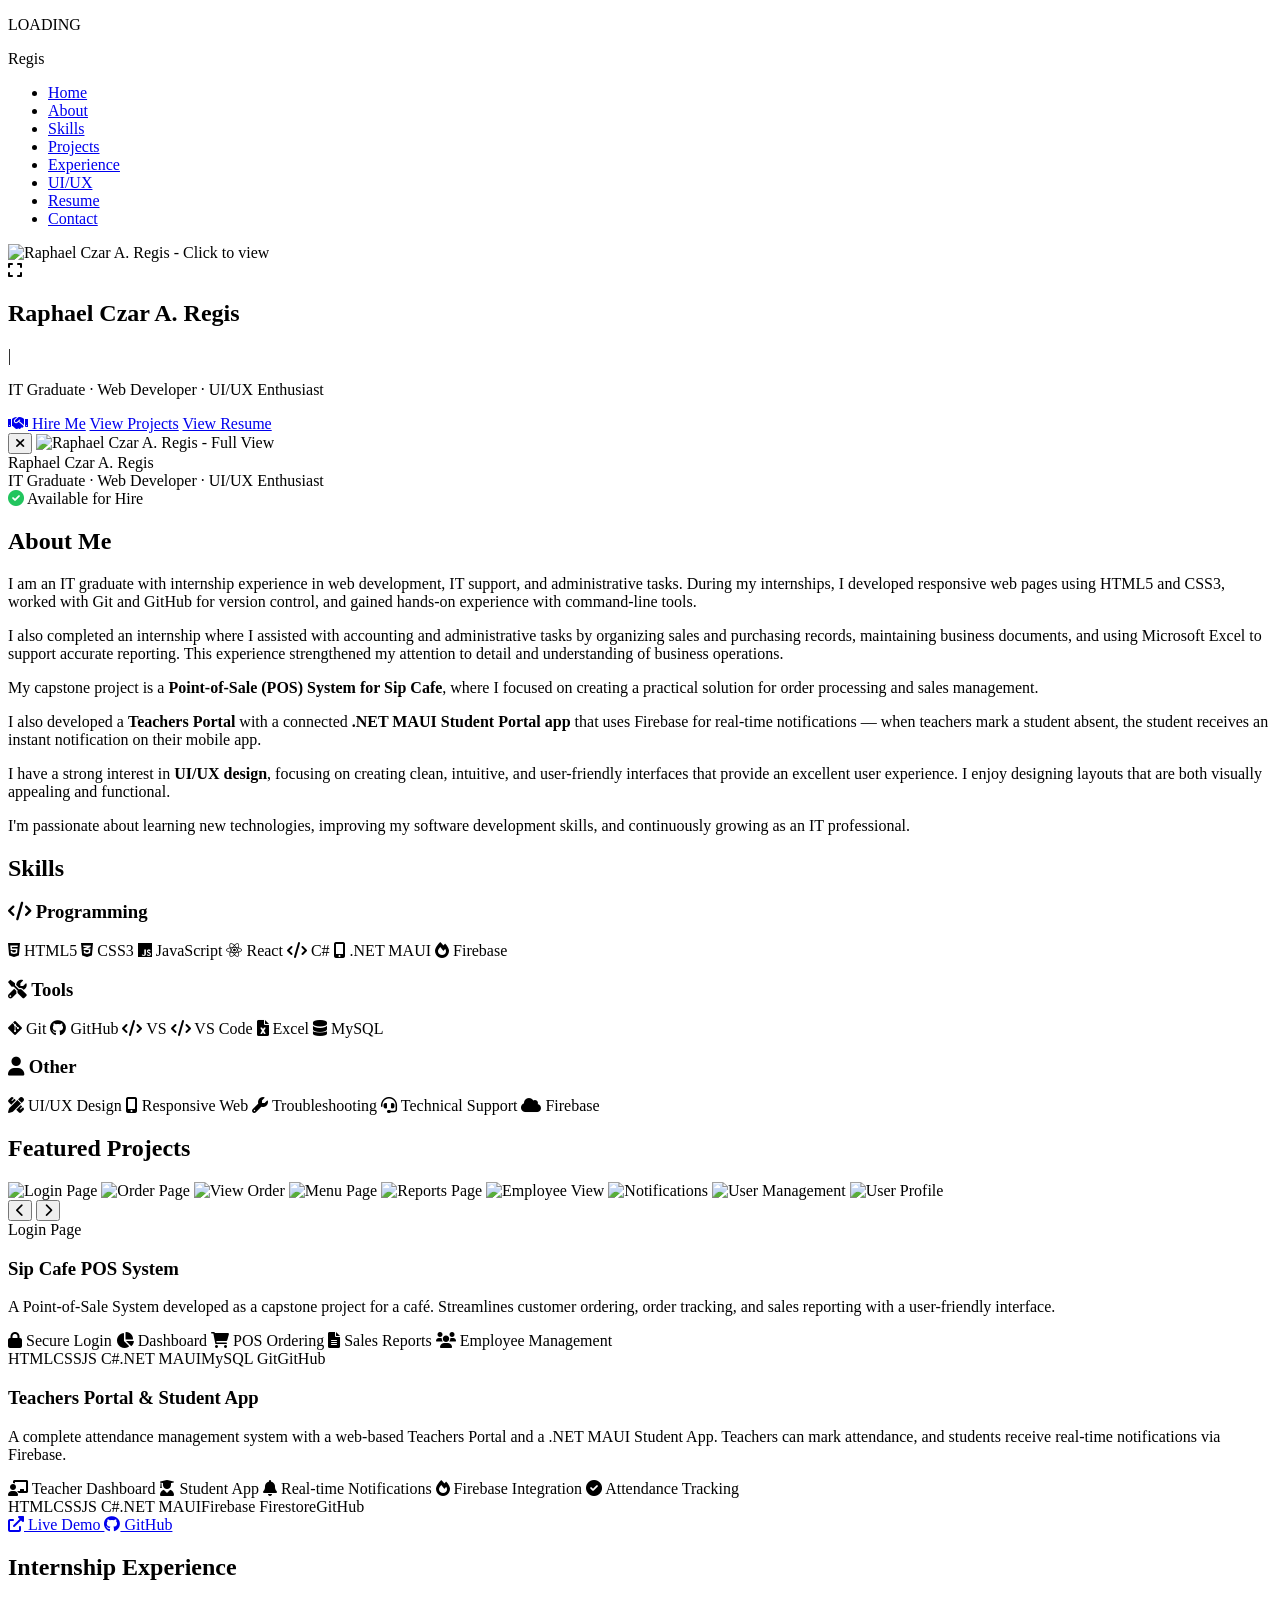
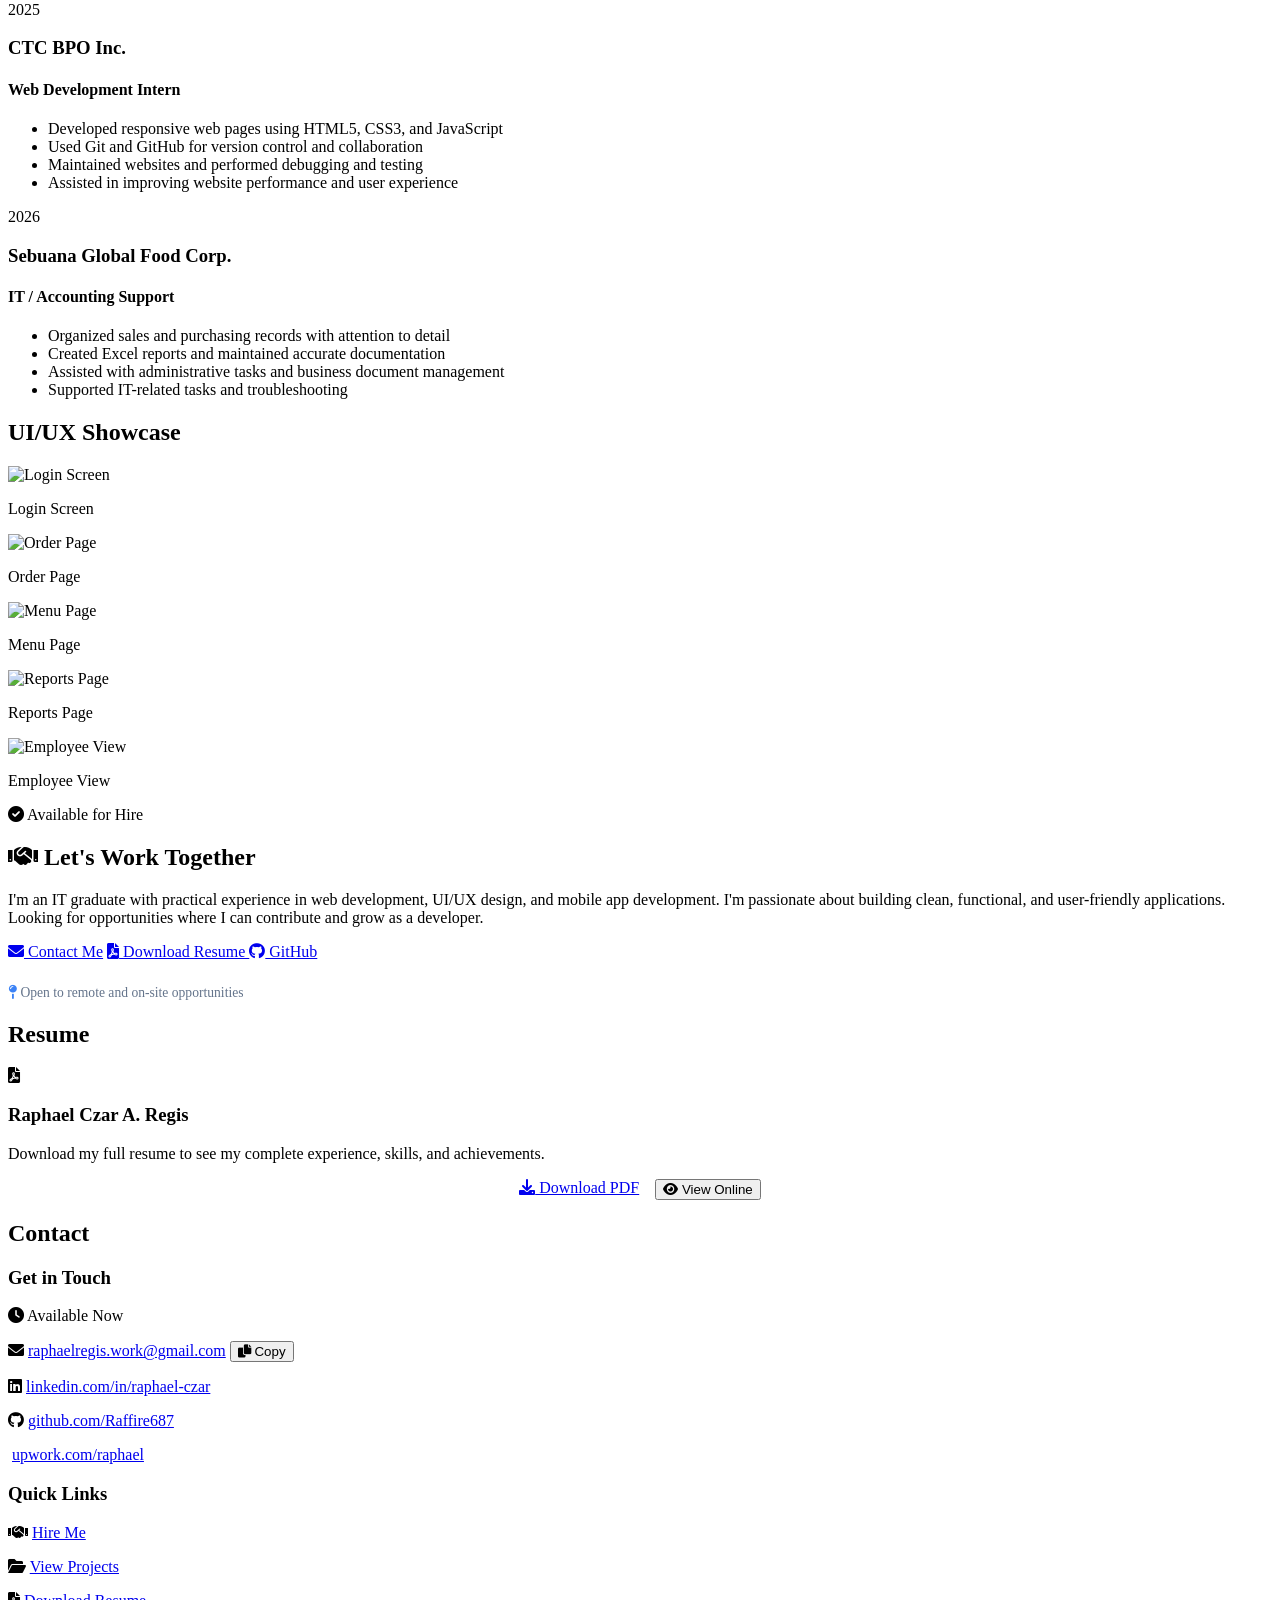
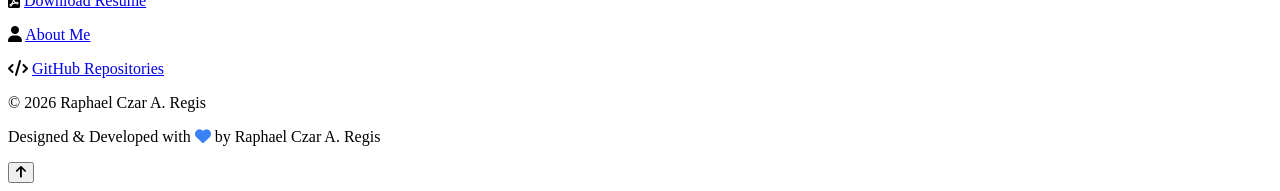
==== index.html @ e4b23485 "Create index.html" ====
<!DOCTYPE html>
<html lang="en">
<head>
  <meta charset="UTF-8" />
  <meta name="viewport" content="width=device-width, initial-scale=1.0" />
  <title>Raphael Czar · Dev Portfolio</title>
  <meta name="description" content="Raphael Czar A. Regis - IT Graduate, Web Developer, and UI/UX Enthusiast. View my projects, skills, and experience." />
  <!-- Google Fonts & Font Awesome -->
  <link rel="preconnect" href="https://fonts.googleapis.com" />
  <link rel="preconnect" href="https://fonts.gstatic.com" crossorigin />
  <link href="https://fonts.googleapis.com/css2?family=Poppins:wght@300;400;500;600;700;800&display=swap" rel="stylesheet" />
  <link rel="stylesheet" href="https://cdnjs.cloudflare.com/ajax/libs/font-awesome/6.0.0-beta3/css/all.min.css" />
  <!-- External CSS -->
  <link rel="stylesheet" href="portfolio.css" />
</head>
<body>

  <!-- LOADER -->
  <div id="loader">
    <div class="loader-ring"></div>
    <p>LOADING</p>
  </div>

  <!-- NAV -->
  <header>
    <nav class="navbar" id="navbar">
      <div class="nav-logo"><span>R</span>egis</div>
      <ul class="nav-links" id="navLinks">
        <li><a href="#hero" class="active">Home</a></li>
        <li><a href="#about">About</a></li>
        <li><a href="#skills">Skills</a></li>
        <li><a href="#projects">Projects</a></li>
        <li><a href="#experience">Experience</a></li>
        <li><a href="#uiux">UI/UX</a></li>
        <li><a href="#resume">Resume</a></li>
        <li><a href="#contact">Contact</a></li>
      </ul>
      <div class="hamburger" id="hamburger">
        <span></span><span></span><span></span>
      </div>
    </nav>
  </header>

  <main>
    <!-- HERO -->
    <section id="hero" class="hero-section">
      <div class="hero-bg-particles" id="particles"></div>
      <div class="hero-content glass-card">
        <div class="hero-avatar" id="avatarTrigger">
          <img src="images/RaphaelRegis.png" alt="Raphael Czar A. Regis - Click to view" />
          <div class="view-hint"><i class="fas fa-expand"></i></div>
        </div>
        <h1>Raphael Czar A. Regis</h1>
        <div class="typing-wrapper">
          <span class="typing-text" id="typingText"></span>
          <span class="cursor">|</span>
        </div>
        <p class="hero-sub">IT Graduate · Web Developer · UI/UX Enthusiast</p>
        <div class="hero-buttons">
          <a href="#hireme" class="btn btn-success"><i class="fas fa-handshake"></i> Hire Me</a>
          <a href="#projects" class="btn btn-primary">View Projects</a>
          <a href="#resume" class="btn btn-outline">View Resume</a>
        </div>
      </div>
    </section>

    <!-- AVATAR MODAL / LIGHTBOX -->
    <div class="avatar-modal" id="avatarModal">
      <div class="avatar-modal-content">
        <button class="avatar-modal-close" id="avatarModalClose"><i class="fas fa-times"></i></button>
        <img src="images/RaphaelRegis.png" alt="Raphael Czar A. Regis - Full View" />
        <div class="modal-name">Raphael Czar A. Regis</div>
        <div class="modal-title">IT Graduate · Web Developer · UI/UX Enthusiast</div>
        <span class="modal-badge"><i class="fas fa-check-circle" style="color: #22c55e;"></i> Available for Hire</span>
      </div>
    </div>

    <!-- ABOUT -->
    <section id="about" class="section">
      <div class="container">
        <h2 class="section-title">About Me</h2>
        <div class="glass-card about-card fade-in">
          <p>I am an IT graduate with internship experience in web development, IT support, and administrative tasks. During my internships, I developed responsive web pages using HTML5 and CSS3, worked with Git and GitHub for version control, and gained hands-on experience with command-line tools.</p>
          <p>I also completed an internship where I assisted with accounting and administrative tasks by organizing sales and purchasing records, maintaining business documents, and using Microsoft Excel to support accurate reporting. This experience strengthened my attention to detail and understanding of business operations.</p>
          <p>My capstone project is a <strong>Point-of-Sale (POS) System for Sip Cafe</strong>, where I focused on creating a practical solution for order processing and sales management.</p>
          <p>I also developed a <strong>Teachers Portal</strong> with a connected <strong>.NET MAUI Student Portal app</strong> that uses Firebase for real-time notifications — when teachers mark a student absent, the student receives an instant notification on their mobile app.</p>
          <p>I have a strong interest in <strong>UI/UX design</strong>, focusing on creating clean, intuitive, and user-friendly interfaces that provide an excellent user experience. I enjoy designing layouts that are both visually appealing and functional.</p>
          <p>I'm passionate about learning new technologies, improving my software development skills, and continuously growing as an IT professional.</p>
        </div>
      </div>
    </section>

    <!-- SKILLS -->
    <section id="skills" class="section">
      <div class="container">
        <h2 class="section-title">Skills</h2>
        <div class="skills-grid">
          <div class="skill-category fade-in">
            <h3><i class="fas fa-code"></i> Programming</h3>
            <div class="skill-badges">
              <span class="skill-badge"><i class="fab fa-html5"></i> HTML5</span>
              <span class="skill-badge"><i class="fab fa-css3-alt"></i> CSS3</span>
              <span class="skill-badge"><i class="fab fa-js"></i> JavaScript</span>
              <span class="skill-badge"><i class="fab fa-react"></i> React</span>
              <span class="skill-badge"><i class="fas fa-code"></i> C#</span>
              <span class="skill-badge"><i class="fas fa-mobile-alt"></i> .NET MAUI</span>
              <span class="skill-badge"><i class="fas fa-fire"></i> Firebase</span>
            </div>
          </div>
          <div class="skill-category fade-in">
            <h3><i class="fas fa-tools"></i> Tools</h3>
            <div class="skill-badges">
              <span class="skill-badge"><i class="fab fa-git-alt"></i> Git</span>
              <span class="skill-badge"><i class="fab fa-github"></i> GitHub</span>
              <span class="skill-badge"><i class="fas fa-code"></i> VS</span>
              <span class="skill-badge"><i class="fas fa-code"></i> VS Code</span>
              <span class="skill-badge"><i class="fas fa-file-excel"></i> Excel</span>
              <span class="skill-badge"><i class="fas fa-database"></i> MySQL</span>
            </div>
          </div>
          <div class="skill-category fade-in">
            <h3><i class="fas fa-user"></i> Other</h3>
            <div class="skill-badges">
              <span class="skill-badge"><i class="fas fa-pencil-ruler"></i> UI/UX Design</span>
              <span class="skill-badge"><i class="fas fa-mobile-alt"></i> Responsive Web</span>
              <span class="skill-badge"><i class="fas fa-wrench"></i> Troubleshooting</span>
              <span class="skill-badge"><i class="fas fa-headset"></i> Technical Support</span>
              <span class="skill-badge"><i class="fas fa-cloud"></i> Firebase</span>
            </div>
          </div>
        </div>
      </div>
    </section>

    <!-- PROJECTS -->
    <section id="projects" class="section">
      <div class="container">
        <h2 class="section-title">Featured Projects</h2>
        <div class="projects-grid">
          <!-- Project 1: Sip Cafe POS -->
          <div class="glass-card project-card fade-in">
            <div class="project-gallery">
              <div class="slider-container">
                <div class="slider-track" id="sliderTrack">
                  <img src="images/Login.png" alt="Login Page" />
                  <img src="images/OrderPage.png" alt="Order Page" />
                  <img src="images/ViewOrder.png" alt="View Order" />
                  <img src="images/MenuPage.png" alt="Menu Page" />
                  <img src="images/ReportPage.png" alt="Reports Page" />
                  <img src="images/EmployeeView.png" alt="Employee View" />
                  <img src="images/NotificationPage.png" alt="Notifications" />
                  <img src="images/UserManagement.png" alt="User Management" />
                  <img src="images/UserProfile.png" alt="User Profile" />
                </div>
                <button class="slider-btn prev" id="sliderPrev"><i class="fas fa-chevron-left"></i></button>
                <button class="slider-btn next" id="sliderNext"><i class="fas fa-chevron-right"></i></button>
                <div class="slider-label" id="sliderLabel">Login Page</div>
              </div>
            </div>
            <div class="project-info">
              <h3>Sip Cafe POS System</h3>
              <p>A Point-of-Sale System developed as a capstone project for a café. Streamlines customer ordering, order tracking, and sales reporting with a user-friendly interface.</p>
              <div class="project-features">
                <span><i class="fas fa-lock"></i> Secure Login</span>
                <span><i class="fas fa-chart-pie"></i> Dashboard</span>
                <span><i class="fas fa-shopping-cart"></i> POS Ordering</span>
                <span><i class="fas fa-file-alt"></i> Sales Reports</span>
                <span><i class="fas fa-users"></i> Employee Management</span>
              </div>
              <div class="tech-badges">
                <span>HTML</span><span>CSS</span><span>JS</span>
                <span>C#</span><span>.NET MAUI</span><span>MySQL</span>
                <span>Git</span><span>GitHub</span>
              </div>
            </div>
          </div>

          <!-- Project 2: Teachers Portal + Student App -->
          <div class="glass-card project-card fade-in">
            <div class="project-info">
              <h3>Teachers Portal & Student App</h3>
              <p>A complete attendance management system with a web-based Teachers Portal and a .NET MAUI Student App. Teachers can mark attendance, and students receive real-time notifications via Firebase.</p>
              <div class="project-features">
                <span><i class="fas fa-chalkboard-teacher"></i> Teacher Dashboard</span>
                <span><i class="fas fa-user-graduate"></i> Student App</span>
                <span><i class="fas fa-bell"></i> Real-time Notifications</span>
                <span><i class="fas fa-fire"></i> Firebase Integration</span>
                <span><i class="fas fa-check-circle"></i> Attendance Tracking</span>
              </div>
              <div class="tech-badges">
                <span>HTML</span><span>CSS</span><span>JS</span>
                <span>C#</span><span>.NET MAUI</span><span>Firebase</span>
                <span>Firestore</span><span>GitHub</span>
              </div>
              <div class="project-links">
                <a href="https://raffire687.github.io/" target="_blank" class="btn btn-primary">
                  <i class="fas fa-external-link-alt"></i> Live Demo
                </a>
                <a href="https://github.com/Raffire687" target="_blank" class="btn btn-secondary">
                  <i class="fab fa-github"></i> GitHub
                </a>
              </div>
            </div>
          </div>
        </div>
      </div>
    </section>

    <!-- EXPERIENCE -->
    <section id="experience" class="section">
      <div class="container">
        <h2 class="section-title">Internship Experience</h2>
        <div class="timeline">
          <div class="timeline-item fade-in">
            <div class="timeline-dot"></div>
            <div class="timeline-content glass-card">
              <span class="timeline-date">2025</span>
              <h3>CTC BPO Inc.</h3>
              <h4>Web Development Intern</h4>
              <ul>
                <li>Developed responsive web pages using HTML5, CSS3, and JavaScript</li>
                <li>Used Git and GitHub for version control and collaboration</li>
                <li>Maintained websites and performed debugging and testing</li>
                <li>Assisted in improving website performance and user experience</li>
              </ul>
            </div>
          </div>
          <div class="timeline-item fade-in">
            <div class="timeline-dot"></div>
            <div class="timeline-content glass-card">
              <span class="timeline-date">2026</span>
              <h3>Sebuana Global Food Corp.</h3>
              <h4>IT / Accounting Support</h4>
              <ul>
                <li>Organized sales and purchasing records with attention to detail</li>
                <li>Created Excel reports and maintained accurate documentation</li>
                <li>Assisted with administrative tasks and business document management</li>
                <li>Supported IT-related tasks and troubleshooting</li>
              </ul>
            </div>
          </div>
        </div>
      </div>
    </section>

    <!-- UI/UX -->
    <section id="uiux" class="section">
      <div class="container">
        <h2 class="section-title">UI/UX Showcase</h2>
        <div class="uiux-grid">
          <div class="uiux-card glass-card fade-in">
            <img src="images/Login.png" alt="Login Screen" />
            <p>Login Screen</p>
          </div>
          <div class="uiux-card glass-card fade-in">
            <img src="images/OrderPage.png" alt="Order Page" />
            <p>Order Page</p>
          </div>
          <div class="uiux-card glass-card fade-in">
            <img src="images/MenuPage.png" alt="Menu Page" />
            <p>Menu Page</p>
          </div>
          <div class="uiux-card glass-card fade-in">
            <img src="images/ReportPage.png" alt="Reports Page" />
            <p>Reports Page</p>
          </div>
          <div class="uiux-card glass-card fade-in">
            <img src="images/EmployeeView.png" alt="Employee View" />
            <p>Employee View</p>
          </div>
        </div>
      </div>
    </section>

    <!-- HIRE ME / CTA SECTION -->
    <section id="hireme" class="section">
      <div class="container">
        <div class="cta-section fade-in">
          <div class="cta-badge">
            <i class="fas fa-check-circle"></i> Available for Hire
          </div>
          <h2><i class="fas fa-handshake"></i> Let's Work Together</h2>
          <p>I'm an IT graduate with practical experience in web development, UI/UX design, and mobile app development. I'm passionate about building clean, functional, and user-friendly applications. Looking for opportunities where I can contribute and grow as a developer.</p>
          <div class="cta-buttons">
            <a href="#contact" class="btn btn-success"><i class="fas fa-envelope"></i> Contact Me</a>
            <a href="files/RESUMEGRADUATE.pdf" target="_blank" class="btn btn-primary">
              <i class="fas fa-file-pdf"></i> Download Resume
            </a>
            <a href="https://github.com/Raffire687" target="_blank" class="btn btn-secondary">
              <i class="fab fa-github"></i> GitHub
            </a>
          </div>
          <p style="margin-top: 1.5rem; color: #64748b; font-size: 0.85rem;">
            <i class="fas fa-map-pin" style="color: #3B82F6;"></i> Open to remote and on-site opportunities
          </p>
        </div>
      </div>
    </section>

    <!-- RESUME -->
    <section id="resume" class="section">
      <div class="container">
        <h2 class="section-title">Resume</h2>
        <div class="glass-card resume-card fade-in">
          <i class="fas fa-file-pdf resume-icon"></i>
          <h3>Raphael Czar A. Regis</h3>
          <p>Download my full resume to see my complete experience, skills, and achievements.</p>
          <div style="display: flex; gap: 1rem; justify-content: center; flex-wrap: wrap;">
            <a href="files/RESUMEGRADUATE.pdf" target="_blank" class="btn btn-primary">
              <i class="fas fa-download"></i> Download PDF
            </a>
            <button class="btn btn-outline" id="viewResumeBtn2">
              <i class="fas fa-eye"></i> View Online
            </button>
          </div>
        </div>
      </div>
    </section>

    <!-- CONTACT -->
    <section id="contact" class="section">
      <div class="container">
        <h2 class="section-title">Contact</h2>
        <div class="contact-grid">
          <div class="glass-card contact-card fade-in">
            <h3>Get in Touch</h3>
            <p><span class="availability"><i class="fas fa-clock"></i> Available Now</span></p>
            <p>
              <i class="fas fa-envelope"></i>
              <span class="email-wrapper">
                <a href="mailto:raphaelregis.work@gmail.com">raphaelregis.work@gmail.com</a>
                <button class="btn-copy" id="copyEmailBtn" title="Copy email to clipboard">
                  <i class="fas fa-copy"></i> Copy
                </button>
              </span>
            </p>
            <p><i class="fab fa-linkedin"></i> <a href="https://www.linkedin.com/in/raphael-czar-a-regis-60007a41a/" target="_blank">linkedin.com/in/raphael-czar</a></p>
            <p><i class="fab fa-github"></i> <a href="https://github.com/Raffire687" target="_blank">github.com/Raffire687</a></p>
            <p><i class="fab fa-upwork"></i> <a href="https://www.upwork.com/freelancers/~01604976325ab01787" target="_blank">upwork.com/raphael</a></p>
          </div>
          <div class="glass-card contact-card fade-in">
            <h3>Quick Links</h3>
            <p><i class="fas fa-handshake"></i> <a href="#hireme">Hire Me</a></p>
            <p><i class="fas fa-folder-open"></i> <a href="#projects">View Projects</a></p>
            <p><i class="fas fa-file-pdf"></i> <a href="files/RESUMEGRADUATE.pdf" target="_blank">Download Resume</a></p>
            <p><i class="fas fa-user"></i> <a href="#about">About Me</a></p>
            <p><i class="fas fa-code"></i> <a href="https://github.com/Raffire687" target="_blank">GitHub Repositories</a></p>
          </div>
        </div>
      </div>
    </section>
  </main>

  <footer>
    <div class="container">
      <p>© 2026 Raphael Czar A. Regis</p>
      <p>Designed &amp; Developed with <i class="fas fa-heart" style="color: #3B82F6;"></i> by Raphael Czar A. Regis</p>
    </div>
  </footer>

  <button id="scrollTop" class="scroll-top"><i class="fas fa-arrow-up"></i></button>

  <!-- External JavaScript -->
  <script src="portfolio.js"></script>
</body>
</html>
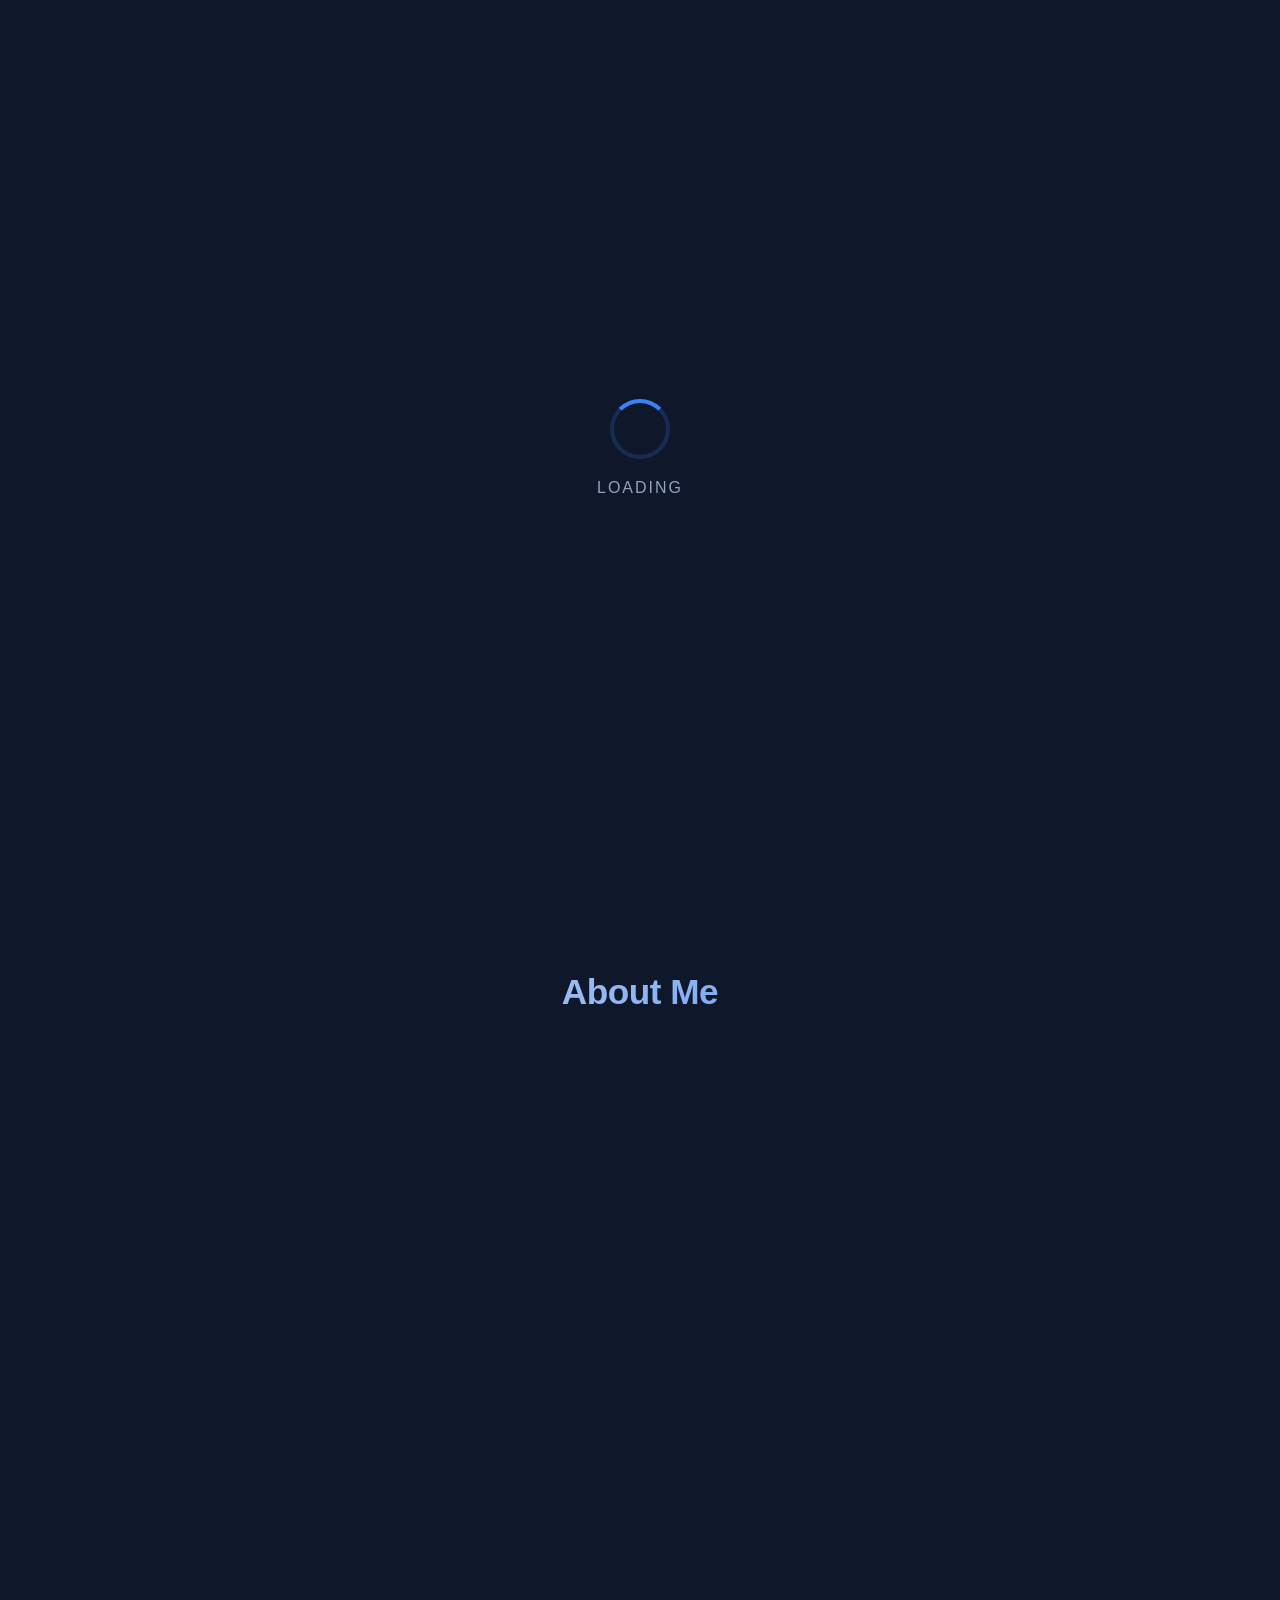
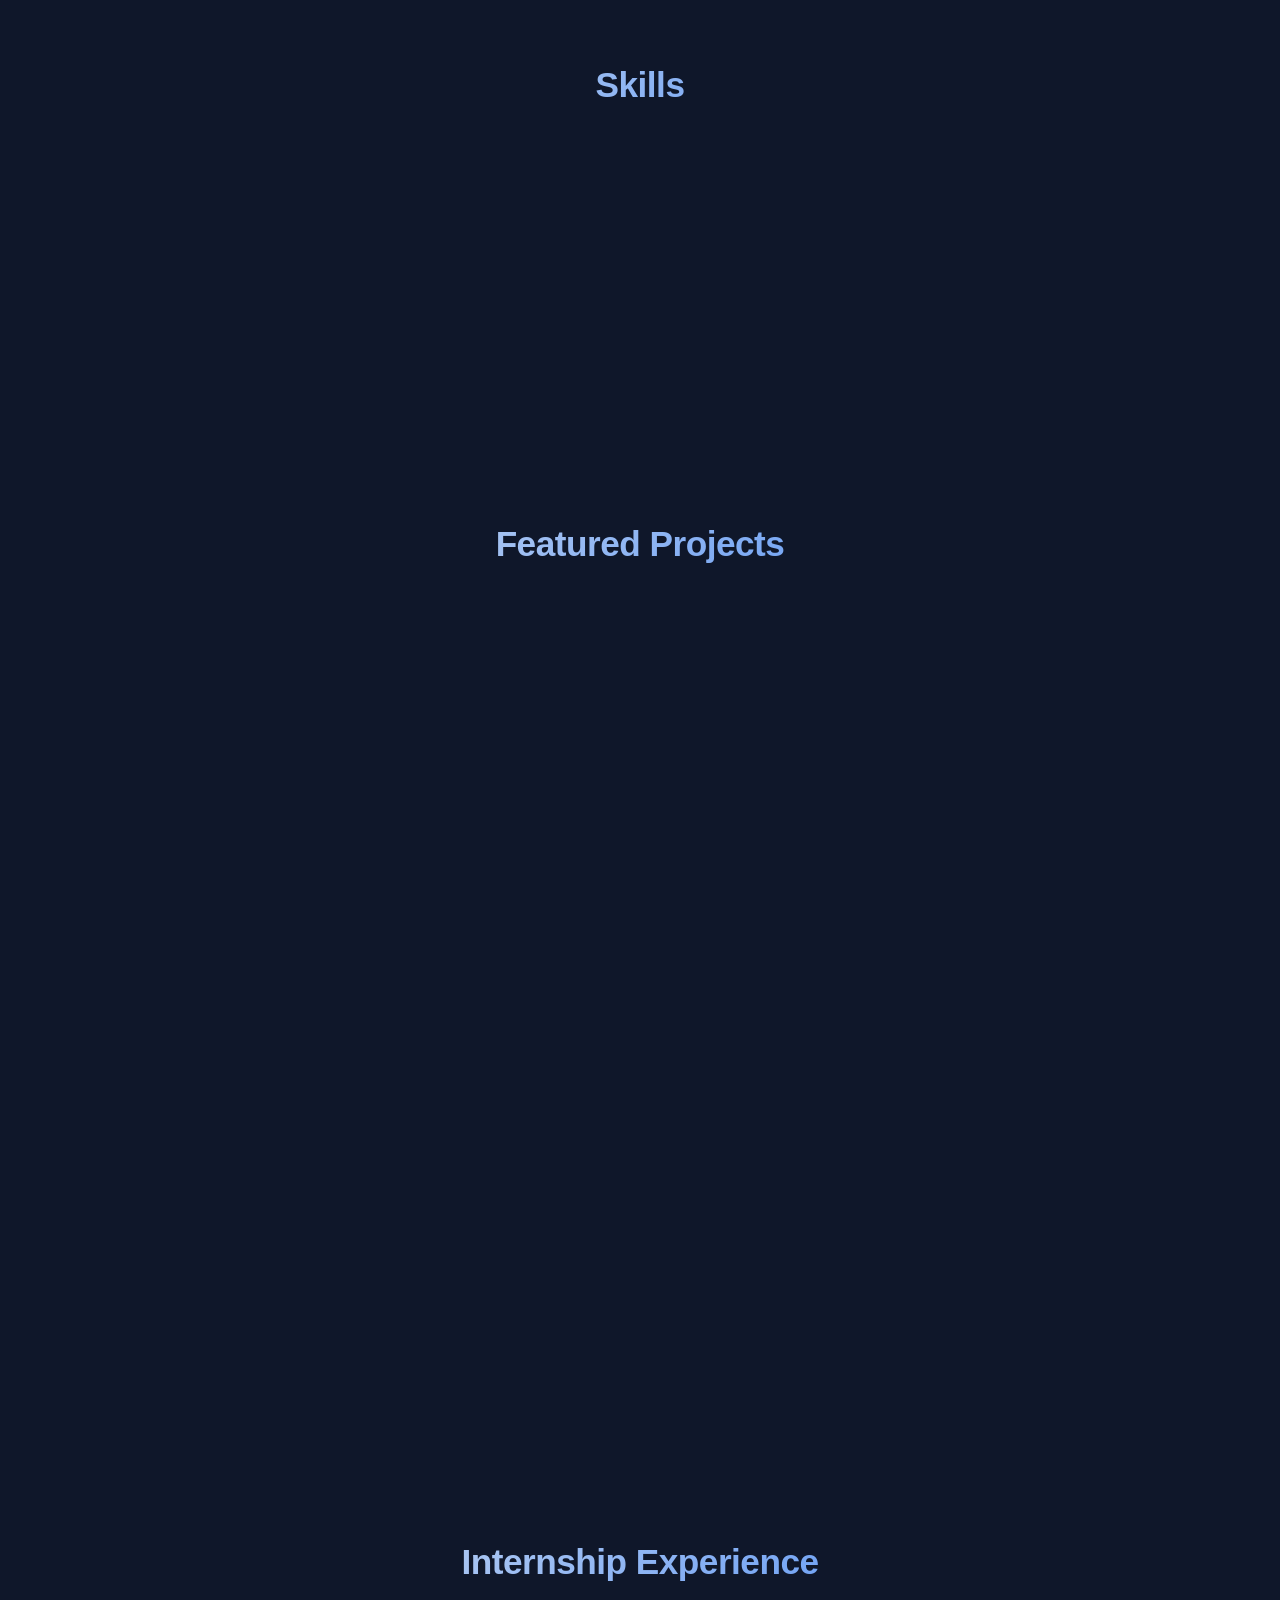
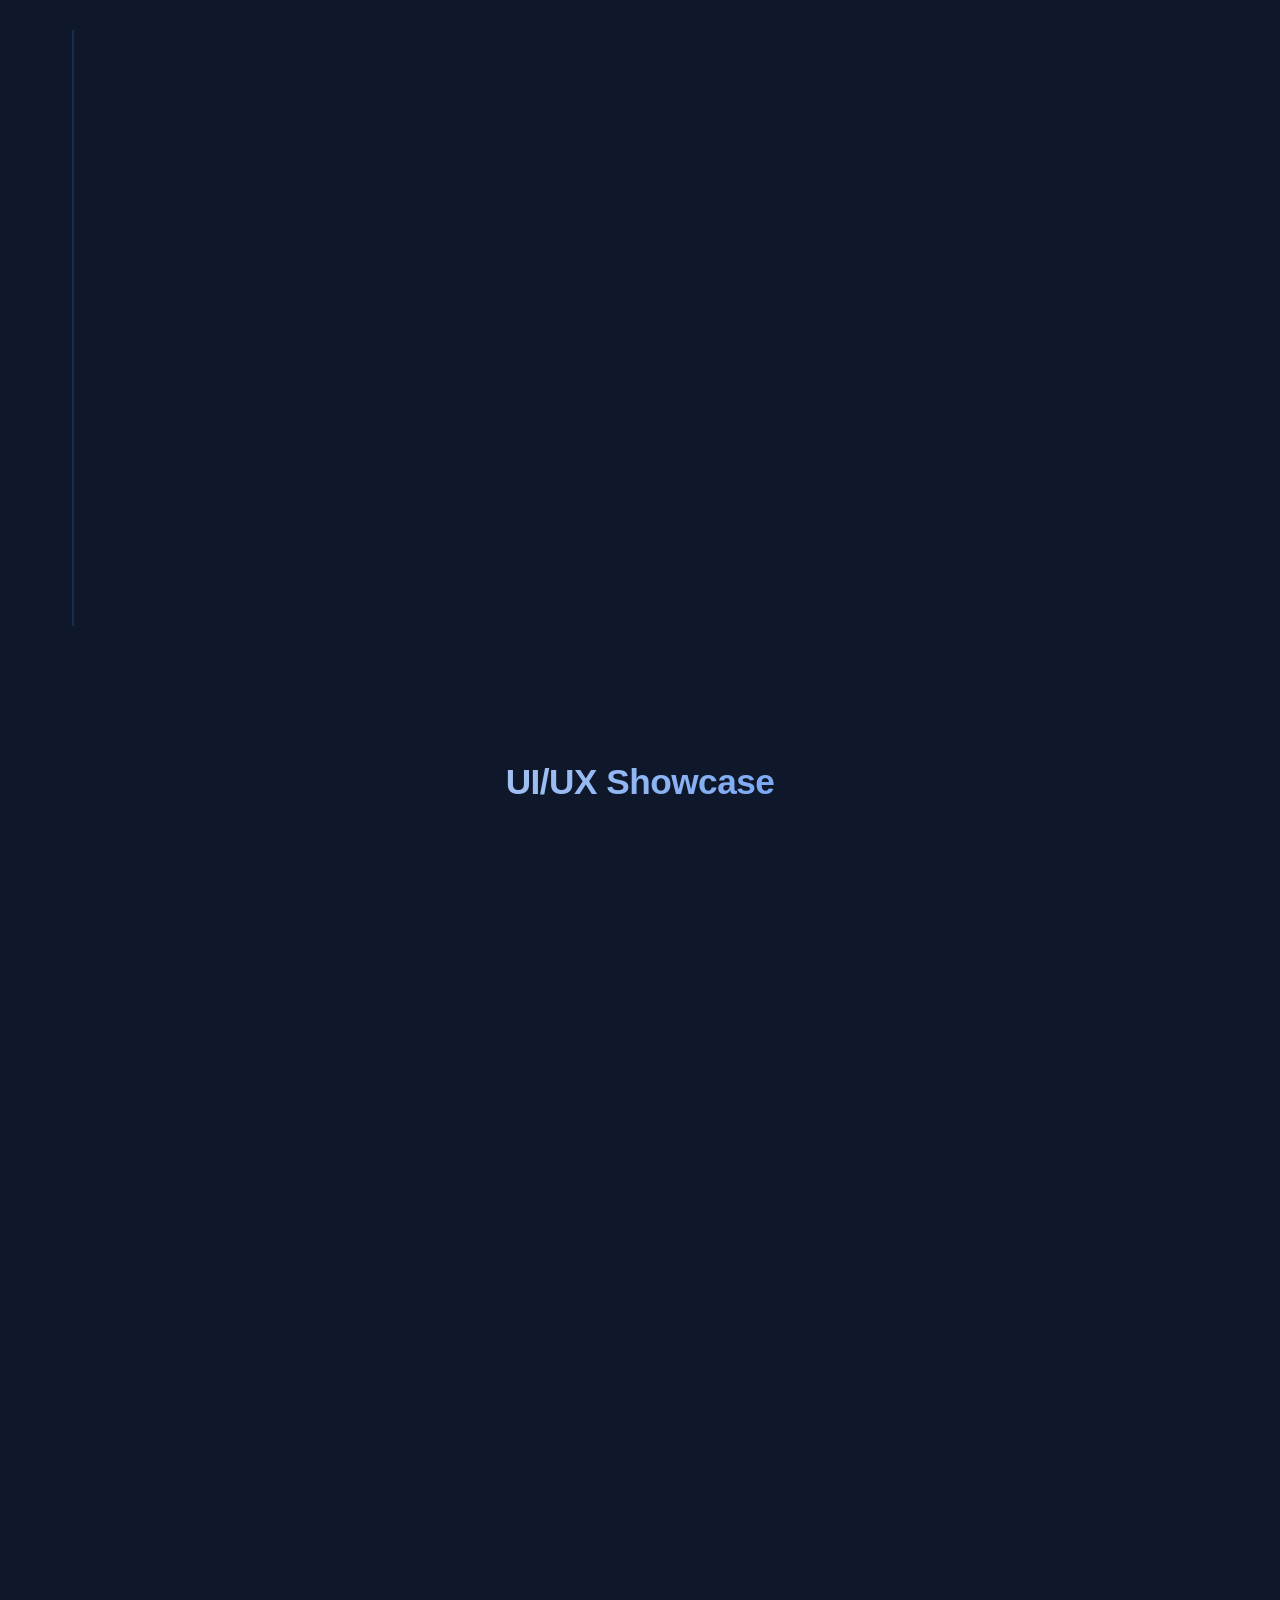
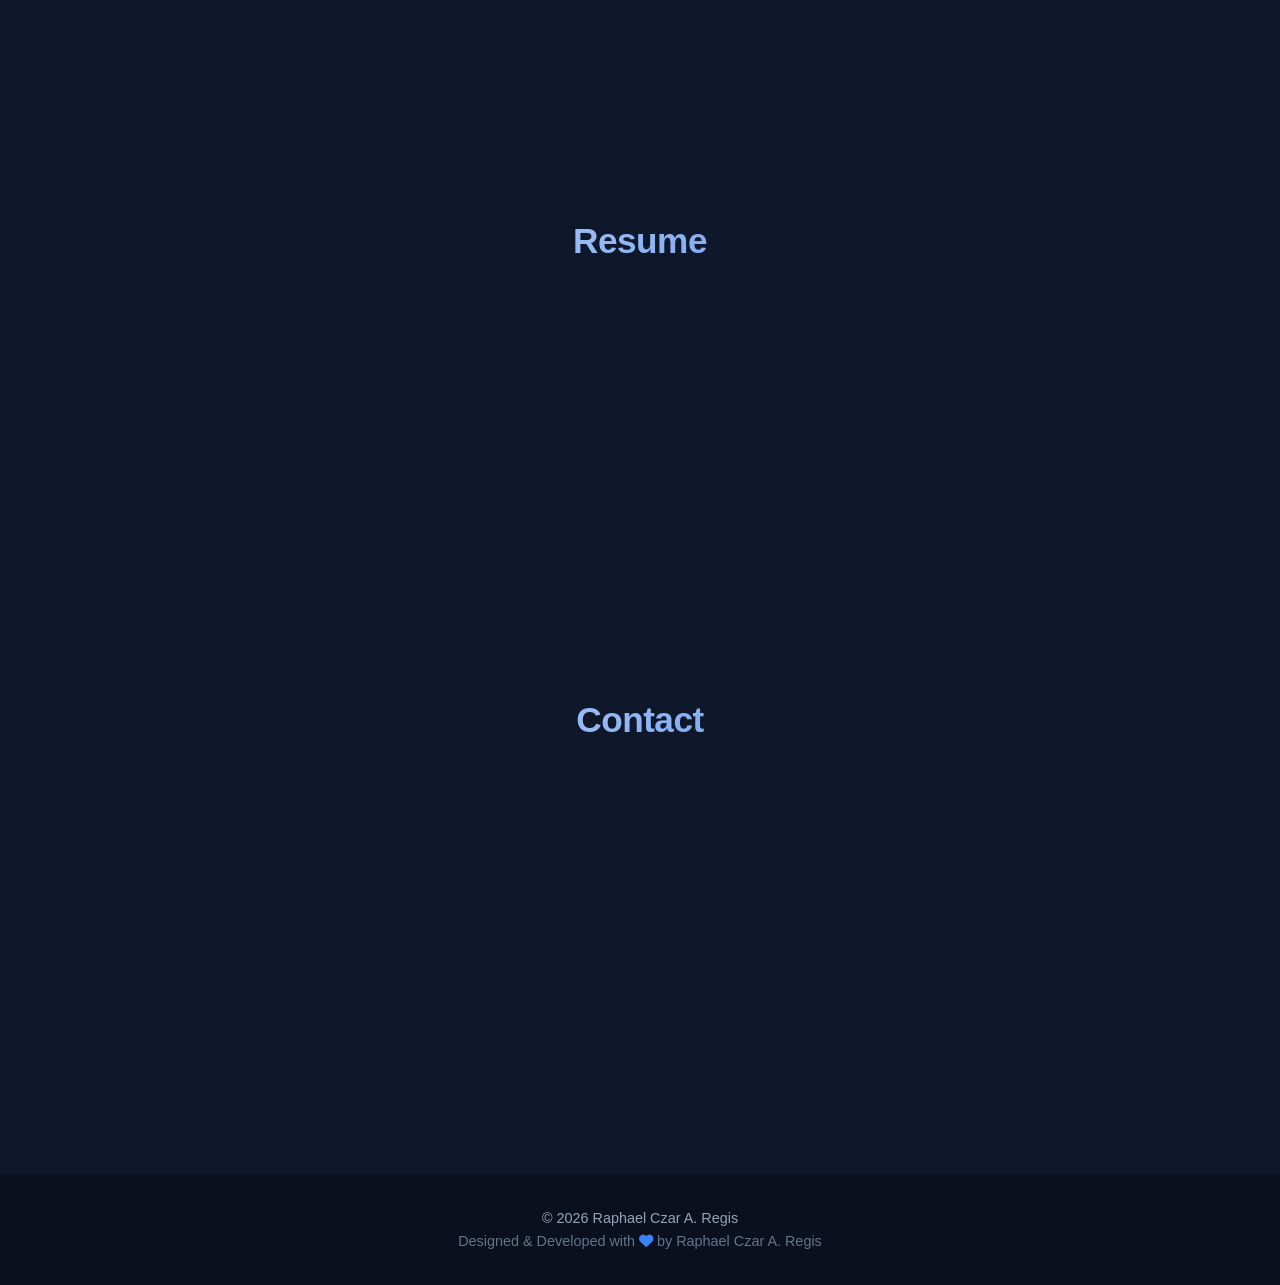
==== commit 3570e79a: "Update index.html" ====
--- a/index.html
+++ b/index.html
@@ -11,7 +11,7 @@
   <link href="https://fonts.googleapis.com/css2?family=Poppins:wght@300;400;500;600;700;800&display=swap" rel="stylesheet" />
   <link rel="stylesheet" href="https://cdnjs.cloudflare.com/ajax/libs/font-awesome/6.0.0-beta3/css/all.min.css" />
   <!-- External CSS -->
-  <link rel="stylesheet" href="portfolio.css" />
+  <link rel="stylesheet" href="style.css" />
 </head>
 <body>
 
--- a/style.css
+++ b/style.css
@@ -0,0 +1,1085 @@
+/* ----- RESET & BASE ----- */
+* {
+  margin: 0;
+  padding: 0;
+  box-sizing: border-box;
+}
+
+body {
+  font-family: 'Poppins', sans-serif;
+  background: #0f172a;
+  color: #e2e8f0;
+  line-height: 1.6;
+  scroll-behavior: smooth;
+  overflow-x: hidden;
+}
+
+a {
+  text-decoration: none;
+  color: inherit;
+}
+
+ul {
+  list-style: none;
+}
+
+.container {
+  max-width: 1200px;
+  margin: 0 auto;
+  padding: 0 1.5rem;
+}
+
+/* ----- LOADER ----- */
+#loader {
+  position: fixed;
+  inset: 0;
+  background: #0f172a;
+  display: flex;
+  flex-direction: column;
+  align-items: center;
+  justify-content: center;
+  z-index: 9999;
+  transition: opacity 0.6s;
+}
+
+#loader.hide {
+  opacity: 0;
+  pointer-events: none;
+}
+
+.loader-ring {
+  width: 60px;
+  height: 60px;
+  border: 4px solid rgba(59, 130, 246, 0.2);
+  border-top: 4px solid #3B82F6;
+  border-radius: 50%;
+  animation: spin 0.8s linear infinite;
+}
+
+@keyframes spin {
+  to {
+    transform: rotate(360deg);
+  }
+}
+
+#loader p {
+  margin-top: 1rem;
+  color: #94a3b8;
+  font-weight: 300;
+  letter-spacing: 2px;
+}
+
+/* ----- GLASS CARD / UTILITIES ----- */
+.glass-card {
+  background: rgba(15, 23, 42, 0.6);
+  backdrop-filter: blur(12px);
+  -webkit-backdrop-filter: blur(12px);
+  border: 1px solid rgba(59, 130, 246, 0.15);
+  border-radius: 24px;
+  padding: 2rem;
+  box-shadow: 0 20px 40px -12px rgba(0, 0, 0, 0.6);
+  transition: transform 0.3s ease, box-shadow 0.3s ease;
+}
+
+.glass-card:hover {
+  transform: translateY(-4px);
+  box-shadow: 0 24px 48px -12px rgba(59, 130, 246, 0.2);
+}
+
+.section-title {
+  font-size: 2.2rem;
+  font-weight: 700;
+  margin-bottom: 2.5rem;
+  text-align: center;
+  background: linear-gradient(135deg, #e2e8f0 0%, #3B82F6 100%);
+  -webkit-background-clip: text;
+  -webkit-text-fill-color: transparent;
+  background-clip: text;
+  letter-spacing: -0.5px;
+}
+
+.section {
+  padding: 4rem 0;
+}
+
+.fade-in {
+  opacity: 0;
+  transform: translateY(30px);
+  transition: opacity 0.8s ease, transform 0.8s ease;
+}
+
+.fade-in.visible {
+  opacity: 1;
+  transform: translateY(0);
+}
+
+/* ----- BUTTONS ----- */
+.btn {
+  display: inline-block;
+  padding: 0.7rem 1.8rem;
+  border-radius: 40px;
+  font-weight: 500;
+  border: none;
+  cursor: pointer;
+  transition: all 0.3s ease;
+  font-size: 0.95rem;
+}
+
+.btn-primary {
+  background: #3B82F6;
+  color: #fff;
+  box-shadow: 0 8px 18px -6px rgba(59, 130, 246, 0.4);
+}
+
+.btn-primary:hover {
+  background: #2563eb;
+  transform: scale(1.03);
+  box-shadow: 0 12px 24px -8px rgba(59, 130, 246, 0.6);
+}
+
+.btn-outline {
+  background: transparent;
+  color: #e2e8f0;
+  border: 1px solid rgba(255, 255, 255, 0.2);
+}
+
+.btn-outline:hover {
+  background: rgba(59, 130, 246, 0.1);
+  border-color: #3B82F6;
+}
+
+.btn-secondary {
+  background: rgba(255, 255, 255, 0.08);
+  color: #e2e8f0;
+  border: 1px solid rgba(255, 255, 255, 0.1);
+}
+
+.btn-secondary:hover {
+  background: rgba(255, 255, 255, 0.15);
+}
+
+.btn-success {
+  background: #22c55e;
+  color: #fff;
+  box-shadow: 0 8px 18px -6px rgba(34, 197, 94, 0.4);
+}
+
+.btn-success:hover {
+  background: #16a34a;
+  transform: scale(1.03);
+  box-shadow: 0 12px 24px -8px rgba(34, 197, 94, 0.6);
+}
+
+.btn-copy {
+  background: rgba(59, 130, 246, 0.15);
+  color: #3B82F6;
+  border: 1px solid rgba(59, 130, 246, 0.2);
+  padding: 0.3rem 0.8rem;
+  font-size: 0.7rem;
+  border-radius: 20px;
+  cursor: pointer;
+  transition: all 0.3s;
+  margin-left: 8px;
+  white-space: nowrap;
+}
+
+.btn-copy:hover {
+  background: #3B82F6;
+  color: #fff;
+}
+
+.btn-copy.copied {
+  background: #22c55e;
+  color: #fff;
+  border-color: #22c55e;
+}
+
+/* ----- NAVBAR ----- */
+.navbar {
+  position: fixed;
+  top: 0;
+  left: 0;
+  width: 100%;
+  z-index: 1000;
+  padding: 0.8rem 2rem;
+  display: flex;
+  align-items: center;
+  justify-content: space-between;
+  background: rgba(15, 23, 42, 0.85);
+  backdrop-filter: blur(16px);
+  -webkit-backdrop-filter: blur(16px);
+  border-bottom: 1px solid rgba(59, 130, 246, 0.15);
+}
+
+.nav-logo {
+  font-weight: 700;
+  font-size: 1.4rem;
+  color: #fff;
+}
+
+.nav-logo span {
+  color: #3B82F6;
+}
+
+.nav-links {
+  display: flex;
+  gap: 1.8rem;
+  font-size: 0.9rem;
+  font-weight: 500;
+  align-items: center;
+}
+
+.nav-links a {
+  color: #94a3b8;
+  transition: color 0.3s;
+  position: relative;
+  padding: 0.2rem 0;
+}
+
+.nav-links a::after {
+  content: '';
+  position: absolute;
+  bottom: -4px;
+  left: 0;
+  width: 0;
+  height: 2px;
+  background: #3B82F6;
+  transition: width 0.3s;
+}
+
+.nav-links a:hover,
+.nav-links a.active {
+  color: #fff;
+}
+
+.nav-links a.active::after {
+  width: 100%;
+}
+
+.hamburger {
+  display: none;
+  flex-direction: column;
+  gap: 5px;
+  cursor: pointer;
+}
+
+.hamburger span {
+  width: 25px;
+  height: 2px;
+  background: #e2e8f0;
+  transition: 0.3s;
+}
+
+@media (max-width: 900px) {
+  .nav-links {
+    position: fixed;
+    top: 64px;
+    right: 0;
+    width: 240px;
+    background: rgba(15, 23, 42, 0.95);
+    flex-direction: column;
+    padding: 2rem 1.5rem;
+    gap: 1.2rem;
+    backdrop-filter: blur(12px);
+    transform: translateX(100%);
+    transition: transform 0.3s ease;
+    border-left: 1px solid rgba(59, 130, 246, 0.15);
+    border-radius: 0 0 0 20px;
+  }
+
+  .nav-links.open {
+    transform: translateX(0);
+  }
+
+  .hamburger {
+    display: flex;
+  }
+}
+
+/* ----- HERO ----- */
+.hero-section {
+  min-height: 100vh;
+  display: flex;
+  align-items: center;
+  justify-content: center;
+  text-align: center;
+  position: relative;
+  padding-top: 70px;
+  overflow: hidden;
+  background: radial-gradient(ellipse at 20% 30%, #1e293b 0%, #0f172a 70%);
+}
+
+.hero-bg-particles {
+  position: absolute;
+  inset: 0;
+  z-index: 0;
+}
+
+.particle {
+  position: absolute;
+  border-radius: 50%;
+  background: rgba(59, 130, 246, 0.15);
+  animation: float 12s infinite alternate ease-in-out;
+  pointer-events: none;
+}
+
+@keyframes float {
+  0% {
+    transform: translate(0, 0) scale(1);
+    opacity: 0.3;
+  }
+  100% {
+    transform: translate(40px, -30px) scale(1.3);
+    opacity: 0.8;
+  }
+}
+
+.hero-content {
+  position: relative;
+  z-index: 2;
+  max-width: 800px;
+  padding: 3rem 2.5rem;
+}
+
+/* ----- CLICKABLE AVATAR ----- */
+.hero-avatar {
+  cursor: pointer;
+  position: relative;
+  display: inline-block;
+}
+
+.hero-avatar img {
+  width: 120px;
+  height: 120px;
+  border-radius: 50%;
+  border: 3px solid #3B82F6;
+  box-shadow: 0 0 30px rgba(59, 130, 246, 0.3);
+  margin-bottom: 1.2rem;
+  object-fit: cover;
+  transition: all 0.3s ease;
+}
+
+.hero-avatar:hover img {
+  transform: scale(1.08);
+  border-color: #60a5fa;
+  box-shadow: 0 0 50px rgba(59, 130, 246, 0.5);
+}
+
+.hero-avatar .view-hint {
+  position: absolute;
+  bottom: 0.5rem;
+  right: -0.5rem;
+  background: #3B82F6;
+  color: #fff;
+  width: 32px;
+  height: 32px;
+  border-radius: 50%;
+  display: flex;
+  align-items: center;
+  justify-content: center;
+  font-size: 0.7rem;
+  border: 2px solid #0f172a;
+  transition: all 0.3s ease;
+  opacity: 0;
+  transform: scale(0.8);
+}
+
+.hero-avatar:hover .view-hint {
+  opacity: 1;
+  transform: scale(1);
+}
+
+.hero-content h1 {
+  font-size: 2.8rem;
+  font-weight: 700;
+  margin-bottom: 0.5rem;
+  color: #fff;
+}
+
+.typing-wrapper {
+  font-size: 1.5rem;
+  font-weight: 300;
+  color: #94a3b8;
+  min-height: 3rem;
+  display: flex;
+  align-items: center;
+  justify-content: center;
+  gap: 4px;
+  margin-bottom: 0.5rem;
+}
+
+.typing-text {
+  color: #e2e8f0;
+}
+
+.cursor {
+  display: inline-block;
+  width: 2px;
+  height: 1.5rem;
+  background: #3B82F6;
+  animation: blink 0.8s step-end infinite;
+}
+
+@keyframes blink {
+  50% {
+    opacity: 0;
+  }
+}
+
+.hero-sub {
+  color: #94a3b8;
+  margin-bottom: 2rem;
+  font-size: 1rem;
+  letter-spacing: 1px;
+}
+
+.hero-buttons {
+  display: flex;
+  gap: 1rem;
+  flex-wrap: wrap;
+  justify-content: center;
+}
+
+/* ----- AVATAR MODAL / LIGHTBOX ----- */
+.avatar-modal {
+  display: none;
+  position: fixed;
+  inset: 0;
+  background: rgba(0, 0, 0, 0.92);
+  backdrop-filter: blur(20px);
+  z-index: 9999;
+  align-items: center;
+  justify-content: center;
+  padding: 2rem;
+  animation: fadeInModal 0.4s ease;
+}
+
+.avatar-modal.active {
+  display: flex;
+}
+
+@keyframes fadeInModal {
+  from {
+    opacity: 0;
+    transform: scale(0.9);
+  }
+  to {
+    opacity: 1;
+    transform: scale(1);
+  }
+}
+
+.avatar-modal-content {
+  max-width: 600px;
+  width: 100%;
+  text-align: center;
+  position: relative;
+}
+
+.avatar-modal-content img {
+  width: 100%;
+  max-height: 80vh;
+  object-fit: contain;
+  border-radius: 20px;
+  border: 3px solid rgba(59, 130, 246, 0.3);
+  box-shadow: 0 30px 80px rgba(0, 0, 0, 0.8);
+}
+
+.avatar-modal-content .modal-name {
+  color: #fff;
+  font-size: 1.8rem;
+  font-weight: 600;
+  margin-top: 1.5rem;
+}
+
+.avatar-modal-content .modal-title {
+  color: #94a3b8;
+  font-size: 1rem;
+}
+
+.avatar-modal-close {
+  position: absolute;
+  top: -3rem;
+  right: 0;
+  background: rgba(255, 255, 255, 0.1);
+  border: none;
+  color: #fff;
+  width: 44px;
+  height: 44px;
+  border-radius: 50%;
+  font-size: 1.5rem;
+  cursor: pointer;
+  transition: all 0.3s;
+  display: flex;
+  align-items: center;
+  justify-content: center;
+}
+
+.avatar-modal-close:hover {
+  background: rgba(239, 68, 68, 0.3);
+  transform: rotate(90deg);
+}
+
+.avatar-modal .modal-badge {
+  display: inline-block;
+  margin-top: 0.5rem;
+  padding: 0.3rem 1.2rem;
+  background: rgba(59, 130, 246, 0.15);
+  border: 1px solid rgba(59, 130, 246, 0.2);
+  border-radius: 40px;
+  color: #93c5fd;
+  font-size: 0.8rem;
+}
+
+/* ----- ABOUT ----- */
+.about-card p {
+  margin-bottom: 1rem;
+  color: #cbd5e1;
+}
+
+/* ----- SKILLS ----- */
+.skills-grid {
+  display: grid;
+  grid-template-columns: repeat(auto-fit, minmax(280px, 1fr));
+  gap: 2rem;
+}
+
+.skill-category {
+  background: rgba(15, 23, 42, 0.5);
+  backdrop-filter: blur(8px);
+  border-radius: 20px;
+  padding: 1.8rem;
+  border: 1px solid rgba(59, 130, 246, 0.08);
+}
+
+.skill-category h3 {
+  font-size: 1.2rem;
+  margin-bottom: 1.2rem;
+  color: #e2e8f0;
+  display: flex;
+  align-items: center;
+  gap: 0.6rem;
+}
+
+.skill-category h3 i {
+  color: #3B82F6;
+}
+
+.skill-badges {
+  display: flex;
+  flex-wrap: wrap;
+  gap: 0.6rem;
+}
+
+.skill-badge {
+  background: rgba(59, 130, 246, 0.12);
+  padding: 0.4rem 1rem;
+  border-radius: 40px;
+  font-size: 0.8rem;
+  font-weight: 500;
+  color: #e2e8f0;
+  border: 1px solid rgba(59, 130, 246, 0.1);
+  transition: all 0.2s;
+  display: inline-flex;
+  align-items: center;
+  gap: 6px;
+}
+
+.skill-badge i {
+  color: #3B82F6;
+  width: 18px;
+}
+
+.skill-badge:hover {
+  background: rgba(59, 130, 246, 0.25);
+  transform: translateY(-2px);
+}
+
+/* ----- PROJECTS ----- */
+.projects-grid {
+  display: grid;
+  grid-template-columns: 1fr 1fr;
+  gap: 2rem;
+}
+
+.project-card {
+  padding: 2rem;
+}
+
+.project-gallery {
+  margin-bottom: 1.5rem;
+}
+
+.slider-container {
+  position: relative;
+  overflow: hidden;
+  border-radius: 16px;
+  background: #0f172a;
+}
+
+.slider-track {
+  display: flex;
+  transition: transform 0.4s ease;
+}
+
+.slider-track img {
+  width: 100%;
+  flex-shrink: 0;
+  height: 400px;
+  object-fit: contain;
+  background: #0f172a;
+  border-radius: 12px;
+}
+
+.slider-btn {
+  position: absolute;
+  top: 50%;
+  transform: translateY(-50%);
+  background: rgba(0, 0, 0, 0.7);
+  color: #fff;
+  border: none;
+  width: 40px;
+  height: 40px;
+  border-radius: 50%;
+  cursor: pointer;
+  backdrop-filter: blur(4px);
+  transition: background 0.2s;
+  z-index: 5;
+  font-size: 1.1rem;
+}
+
+.slider-btn:hover {
+  background: #3B82F6;
+}
+
+.slider-btn.prev {
+  left: 12px;
+}
+
+.slider-btn.next {
+  right: 12px;
+}
+
+.slider-label {
+  position: absolute;
+  bottom: 20px;
+  left: 50%;
+  transform: translateX(-50%);
+  background: rgba(0, 0, 0, 0.75);
+  backdrop-filter: blur(8px);
+  padding: 0.5rem 1.5rem;
+  border-radius: 40px;
+  font-size: 0.9rem;
+  font-weight: 500;
+  color: #fff;
+  border: 1px solid rgba(59, 130, 246, 0.2);
+  z-index: 5;
+  pointer-events: none;
+  text-align: center;
+  min-width: 120px;
+}
+
+.project-info h3 {
+  font-size: 1.6rem;
+  font-weight: 600;
+  margin-bottom: 0.8rem;
+  color: #fff;
+}
+
+.project-features {
+  display: flex;
+  flex-wrap: wrap;
+  gap: 0.8rem 1.5rem;
+  margin: 1rem 0;
+  color: #94a3b8;
+}
+
+.project-features i {
+  color: #3B82F6;
+  margin-right: 6px;
+}
+
+.tech-badges {
+  display: flex;
+  flex-wrap: wrap;
+  gap: 0.5rem;
+  margin: 1rem 0;
+}
+
+.tech-badges span {
+  background: rgba(59, 130, 246, 0.08);
+  padding: 0.2rem 1rem;
+  border-radius: 20px;
+  font-size: 0.7rem;
+  border: 1px solid rgba(59, 130, 246, 0.1);
+  color: #94a3b8;
+}
+
+.project-links {
+  display: flex;
+  gap: 1rem;
+  margin-top: 1rem;
+}
+
+.project-links .btn {
+  font-size: 0.85rem;
+  padding: 0.5rem 1.5rem;
+}
+
+@media (max-width: 768px) {
+  .projects-grid {
+    grid-template-columns: 1fr;
+  }
+}
+
+/* ----- TIMELINE ----- */
+.timeline {
+  display: flex;
+  flex-direction: column;
+  gap: 2rem;
+  position: relative;
+  padding-left: 2.5rem;
+}
+
+.timeline::before {
+  content: '';
+  position: absolute;
+  left: 8px;
+  top: 0;
+  bottom: 0;
+  width: 2px;
+  background: rgba(59, 130, 246, 0.2);
+}
+
+.timeline-item {
+  position: relative;
+}
+
+.timeline-dot {
+  position: absolute;
+  left: -2.1rem;
+  top: 8px;
+  width: 14px;
+  height: 14px;
+  background: #3B82F6;
+  border-radius: 50%;
+  border: 2px solid #0f172a;
+  box-shadow: 0 0 0 4px rgba(59, 130, 246, 0.2);
+}
+
+.timeline-content h3 {
+  color: #fff;
+  font-size: 1.2rem;
+}
+
+.timeline-content h4 {
+  color: #94a3b8;
+  font-weight: 400;
+  margin-bottom: 0.5rem;
+}
+
+.timeline-content ul {
+  padding-left: 1.2rem;
+  list-style: disc;
+  color: #cbd5e1;
+}
+
+.timeline-content ul li {
+  margin-bottom: 0.3rem;
+}
+
+.timeline-date {
+  display: inline-block;
+  background: rgba(59, 130, 246, 0.15);
+  padding: 0.1rem 1rem;
+  border-radius: 40px;
+  font-size: 0.7rem;
+  color: #3B82F6;
+  font-weight: 600;
+  margin-bottom: 0.3rem;
+}
+
+/* ----- UI/UX GRID ----- */
+.uiux-grid {
+  display: grid;
+  grid-template-columns: repeat(auto-fit, minmax(180px, 1fr));
+  gap: 1.5rem;
+}
+
+.uiux-card {
+  text-align: center;
+  padding: 1.2rem 0.8rem;
+  transition: all 0.3s;
+  border-radius: 20px;
+  background: rgba(15, 23, 42, 0.4);
+  backdrop-filter: blur(6px);
+}
+
+.uiux-card img {
+  width: 100%;
+  border-radius: 12px;
+  margin-bottom: 0.6rem;
+  transition: transform 0.3s, box-shadow 0.3s;
+  height: 160px;
+  object-fit: cover;
+}
+
+.uiux-card:hover img {
+  transform: scale(1.04);
+  box-shadow: 0 12px 28px -8px rgba(59, 130, 246, 0.3);
+}
+
+.uiux-card p {
+  font-weight: 500;
+  color: #e2e8f0;
+  font-size: 0.9rem;
+}
+
+/* ----- HIRE ME / CTA ----- */
+.cta-section {
+  background: linear-gradient(135deg, rgba(59, 130, 246, 0.1), rgba(15, 23, 42, 0.8));
+  border: 1px solid rgba(59, 130, 246, 0.2);
+  border-radius: 24px;
+  padding: 3rem 2rem;
+  text-align: center;
+  max-width: 800px;
+  margin: 0 auto;
+}
+
+.cta-section h2 {
+  font-size: 2rem;
+  color: #fff;
+  margin-bottom: 1rem;
+}
+
+.cta-section h2 i {
+  color: #3B82F6;
+}
+
+.cta-section p {
+  color: #94a3b8;
+  max-width: 600px;
+  margin: 0 auto 1.5rem;
+}
+
+.cta-buttons {
+  display: flex;
+  gap: 1rem;
+  justify-content: center;
+  flex-wrap: wrap;
+}
+
+.cta-badge {
+  display: inline-flex;
+  align-items: center;
+  gap: 0.5rem;
+  background: rgba(34, 197, 94, 0.1);
+  color: #22c55e;
+  padding: 0.3rem 1rem;
+  border-radius: 40px;
+  font-size: 0.8rem;
+  border: 1px solid rgba(34, 197, 94, 0.2);
+  margin-bottom: 1.5rem;
+}
+
+/* ----- RESUME ----- */
+.resume-card {
+  text-align: center;
+  max-width: 600px;
+  margin: 0 auto;
+}
+
+.resume-icon {
+  font-size: 3rem;
+  color: #3B82F6;
+  margin-bottom: 0.8rem;
+}
+
+/* ----- CONTACT ----- */
+.contact-grid {
+  display: grid;
+  grid-template-columns: 1fr 1fr;
+  gap: 2rem;
+}
+
+.contact-card h3 {
+  color: #fff;
+  font-size: 1.4rem;
+  margin-bottom: 1.5rem;
+}
+
+.contact-card p {
+  margin: 0.8rem 0;
+  color: #cbd5e1;
+  display: flex;
+  align-items: center;
+  gap: 12px;
+  font-size: 0.95rem;
+  flex-wrap: wrap;
+}
+
+.contact-card i {
+  color: #3B82F6;
+  width: 22px;
+  font-size: 1.1rem;
+}
+
+.contact-card a {
+  color: #cbd5e1;
+  transition: color 0.3s;
+  word-break: break-all;
+}
+
+.contact-card a:hover {
+  color: #3B82F6;
+}
+
+.email-wrapper {
+  display: flex;
+  align-items: center;
+  flex-wrap: wrap;
+  gap: 8px;
+}
+
+.email-wrapper a {
+  color: #cbd5e1;
+  transition: color 0.3s;
+}
+
+.email-wrapper a:hover {
+  color: #3B82F6;
+}
+
+.availability {
+  display: inline-block;
+  background: rgba(34, 197, 94, 0.15);
+  color: #22c55e;
+  padding: 0.2rem 1rem;
+  border-radius: 40px;
+  font-size: 0.8rem;
+  border: 1px solid rgba(34, 197, 94, 0.2);
+}
+
+/* ----- FOOTER ----- */
+footer {
+  background: rgba(0, 0, 0, 0.3);
+  padding: 2rem 0;
+  text-align: center;
+  border-top: 1px solid rgba(59, 130, 246, 0.05);
+  color: #64748b;
+  font-size: 0.9rem;
+}
+
+footer p:first-child {
+  color: #94a3b8;
+  font-weight: 400;
+}
+
+/* ----- SCROLL TO TOP ----- */
+.scroll-top {
+  position: fixed;
+  bottom: 2rem;
+  right: 2rem;
+  background: #3B82F6;
+  color: #fff;
+  border: none;
+  width: 44px;
+  height: 44px;
+  border-radius: 50%;
+  font-size: 1.2rem;
+  cursor: pointer;
+  box-shadow: 0 8px 20px -4px rgba(59, 130, 246, 0.5);
+  transition: all 0.3s;
+  opacity: 0;
+  pointer-events: none;
+  z-index: 999;
+}
+
+.scroll-top.show {
+  opacity: 1;
+  pointer-events: auto;
+}
+
+.scroll-top:hover {
+  transform: translateY(-4px);
+  background: #2563eb;
+}
+
+/* ----- RESPONSIVE ----- */
+@media (max-width: 768px) {
+  .hero-content h1 {
+    font-size: 2rem;
+  }
+
+  .typing-wrapper {
+    font-size: 1.1rem;
+  }
+
+  .contact-grid {
+    grid-template-columns: 1fr;
+  }
+
+  .section-title {
+    font-size: 1.8rem;
+  }
+
+  .glass-card {
+    padding: 1.5rem;
+  }
+
+  .skills-grid {
+    grid-template-columns: 1fr;
+  }
+
+  .uiux-grid {
+    grid-template-columns: repeat(2, 1fr);
+  }
+
+  .slider-track img {
+    height: 250px;
+  }
+
+  .slider-label {
+    font-size: 0.75rem;
+    padding: 0.3rem 1rem;
+    min-width: 80px;
+    bottom: 12px;
+  }
+
+  .projects-grid {
+    grid-template-columns: 1fr;
+  }
+
+  .cta-section {
+    padding: 2rem 1.5rem;
+  }
+
+  .cta-section h2 {
+    font-size: 1.5rem;
+  }
+
+  .avatar-modal-content .modal-name {
+    font-size: 1.3rem;
+  }
+}
+
+@media (max-width: 480px) {
+  .hero-buttons .btn {
+    width: 100%;
+  }
+
+  .uiux-grid {
+    grid-template-columns: 1fr;
+  }
+
+  .slider-track img {
+    height: 200px;
+  }
+
+  .slider-label {
+    font-size: 0.7rem;
+    padding: 0.2rem 0.8rem;
+    min-width: 60px;
+    bottom: 8px;
+  }
+}
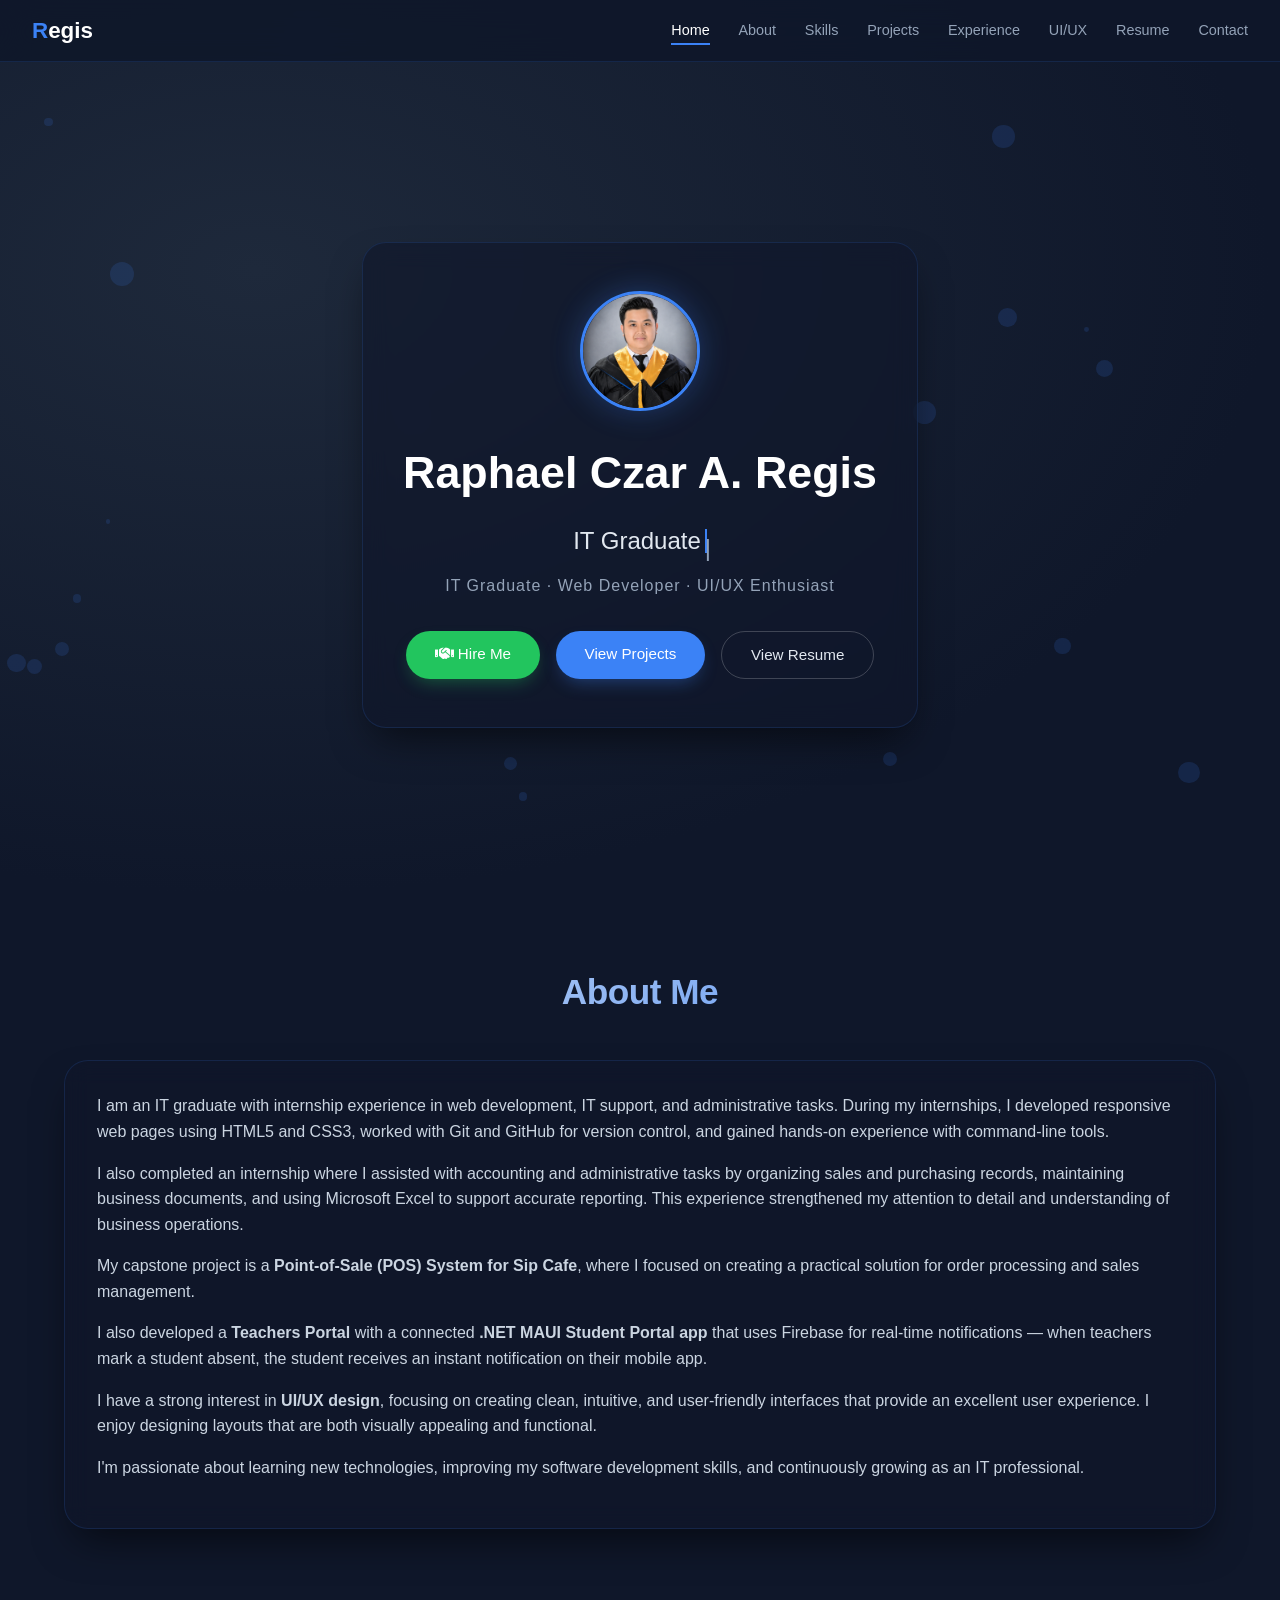
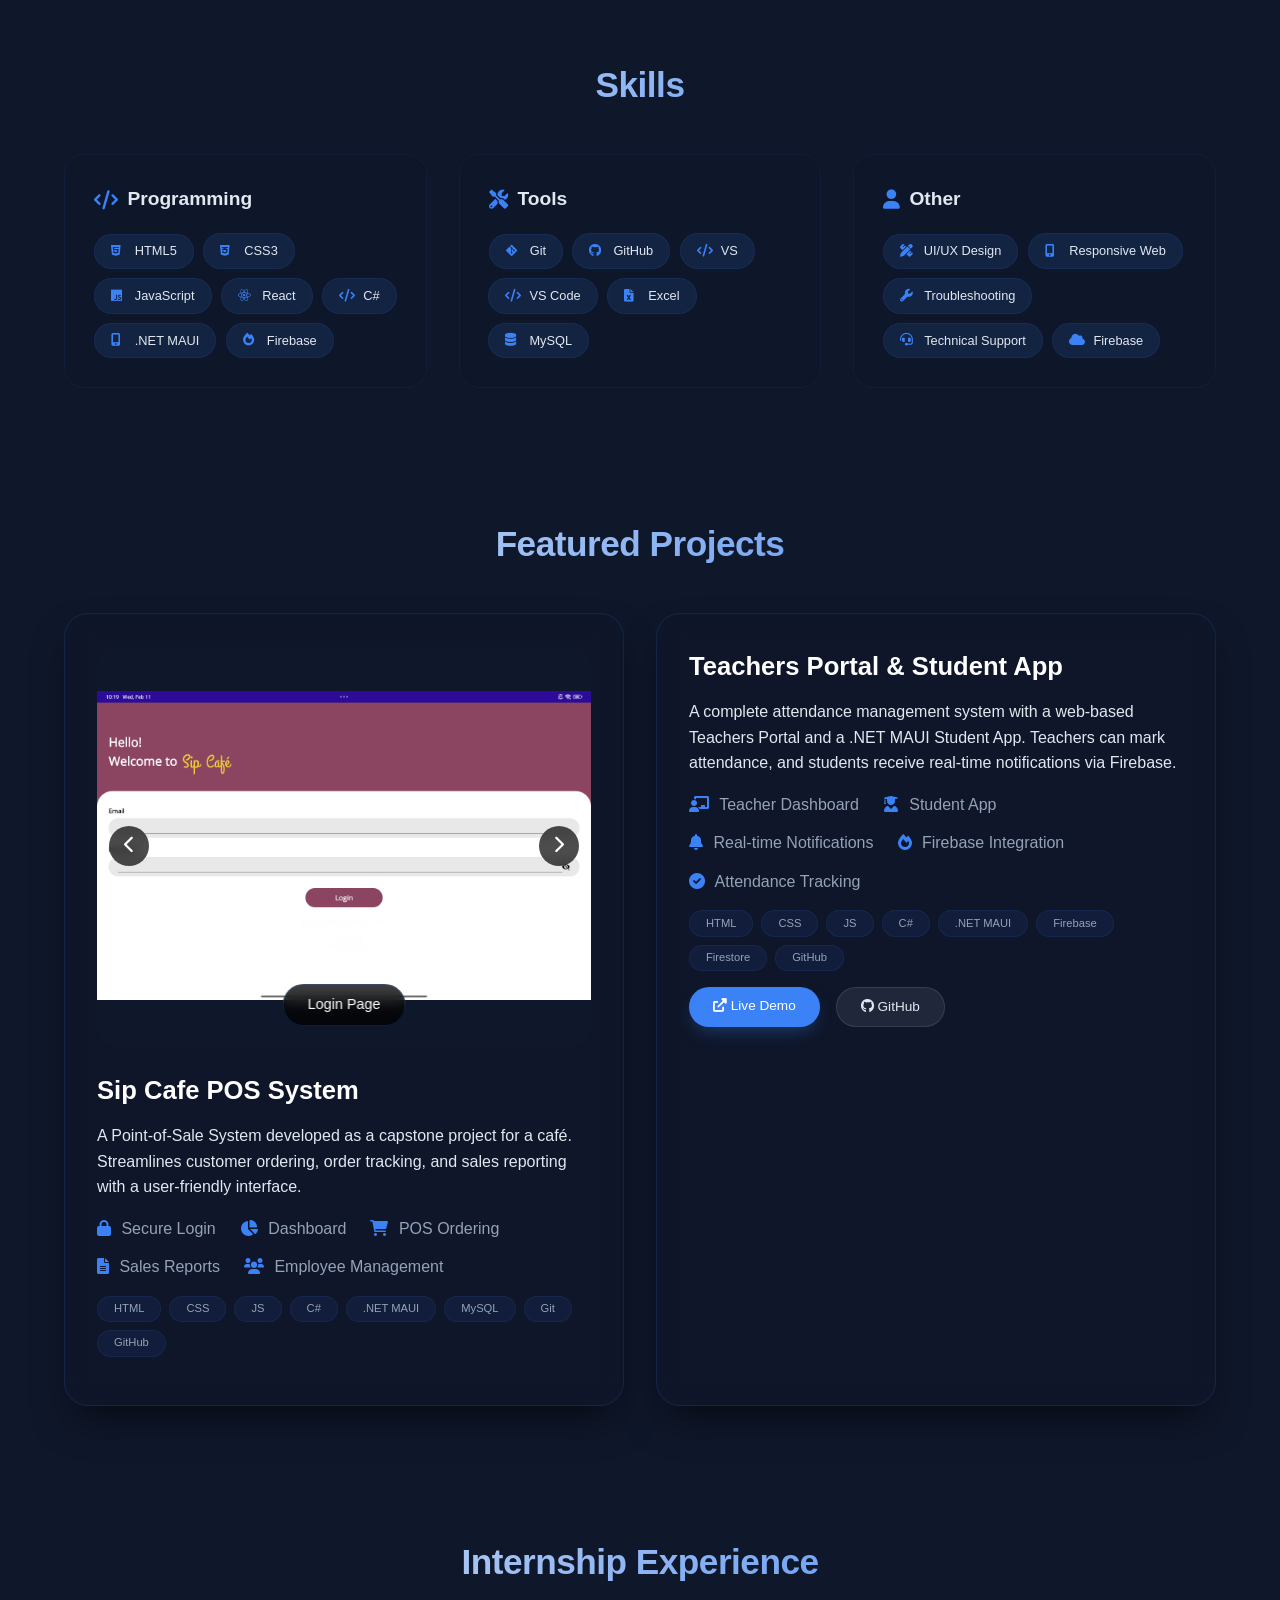
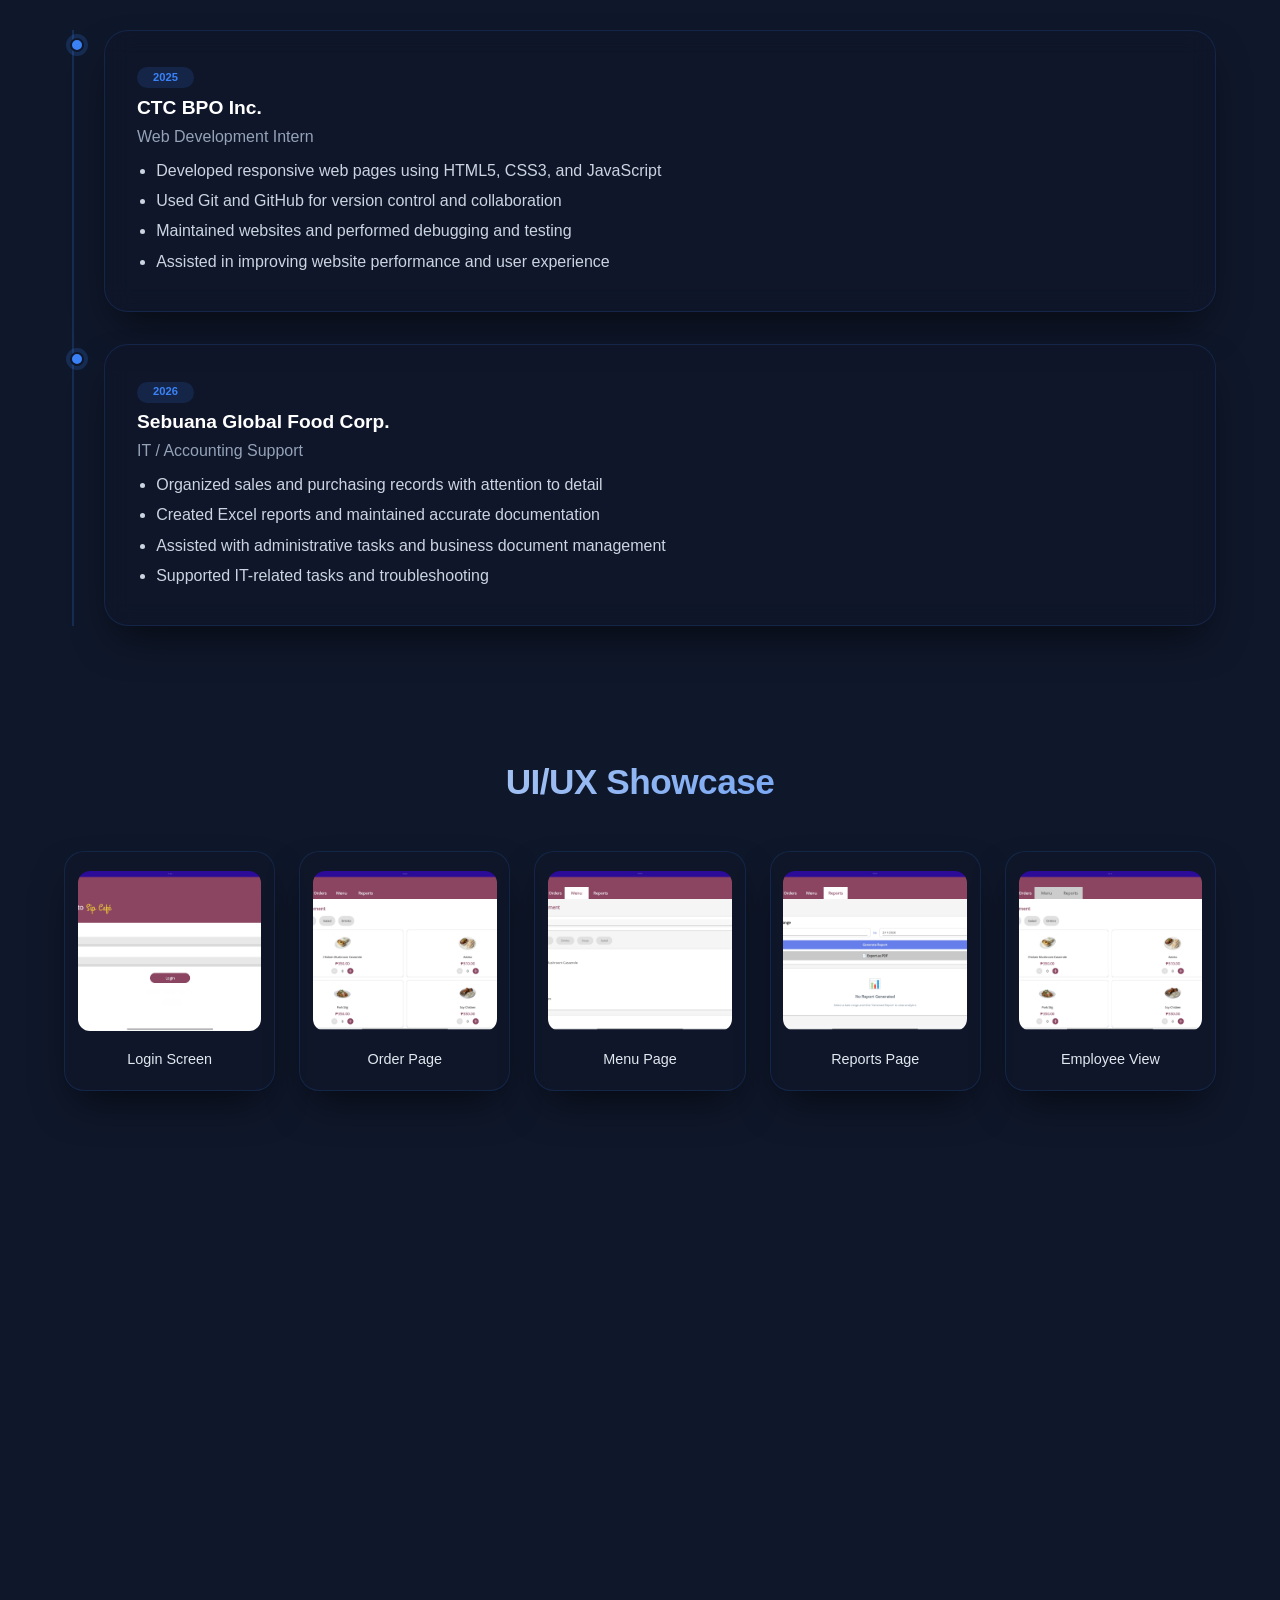
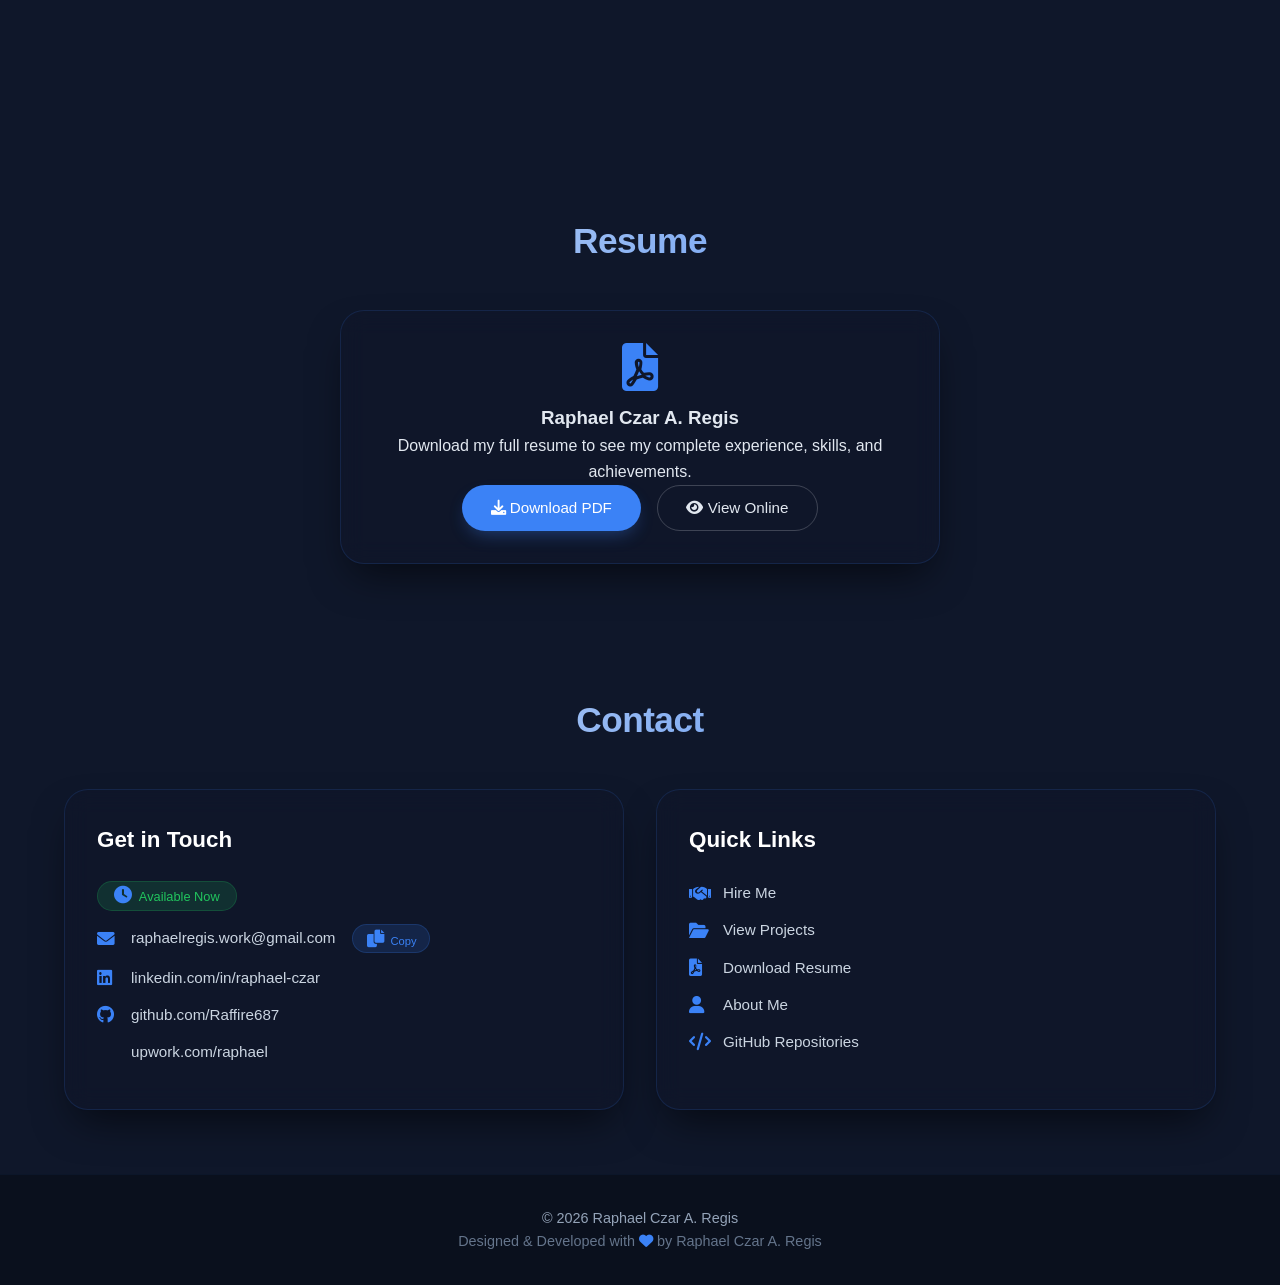
==== commit d307fc6a: "Update index.html" ====
--- a/index.html
+++ b/index.html
@@ -361,6 +361,6 @@
   <button id="scrollTop" class="scroll-top"><i class="fas fa-arrow-up"></i></button>
 
   <!-- External JavaScript -->
-  <script src="portfolio.js"></script>
+  <script src="script.js"></script>
 </body>
 </html>
